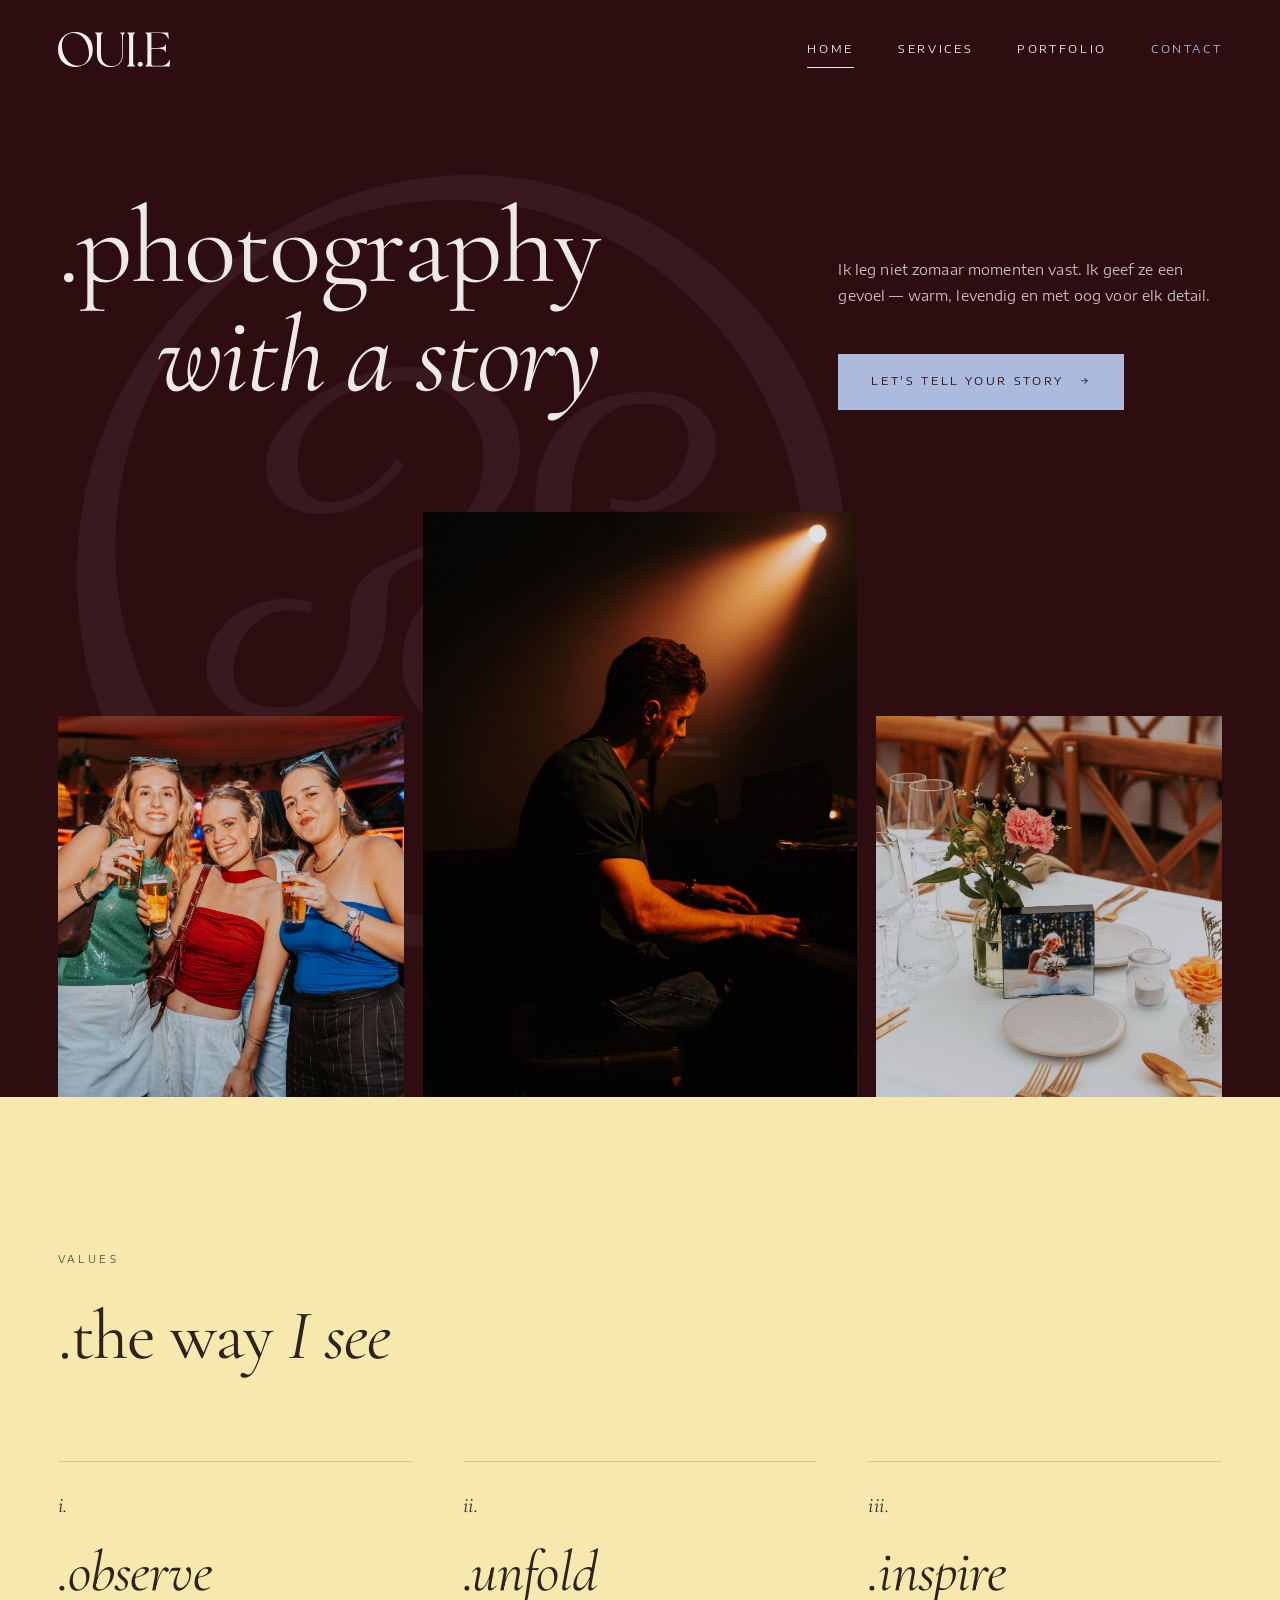
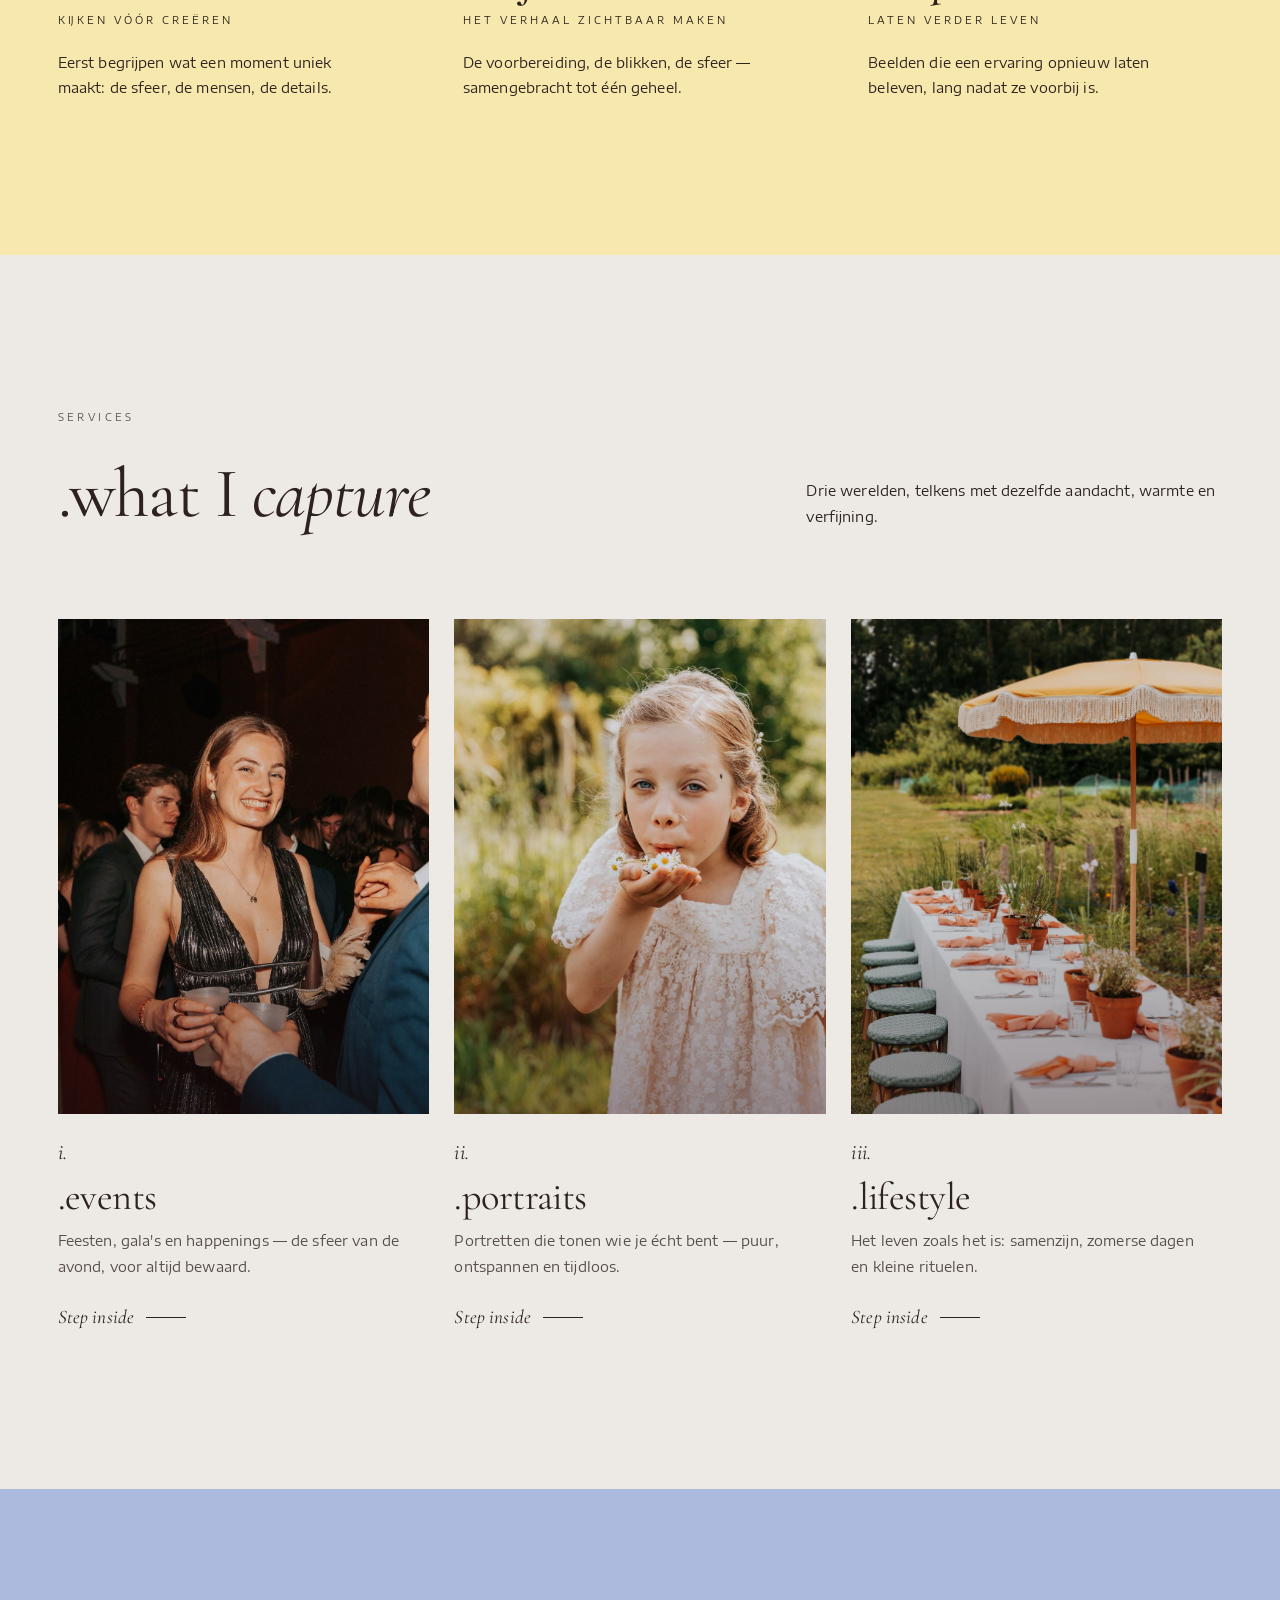
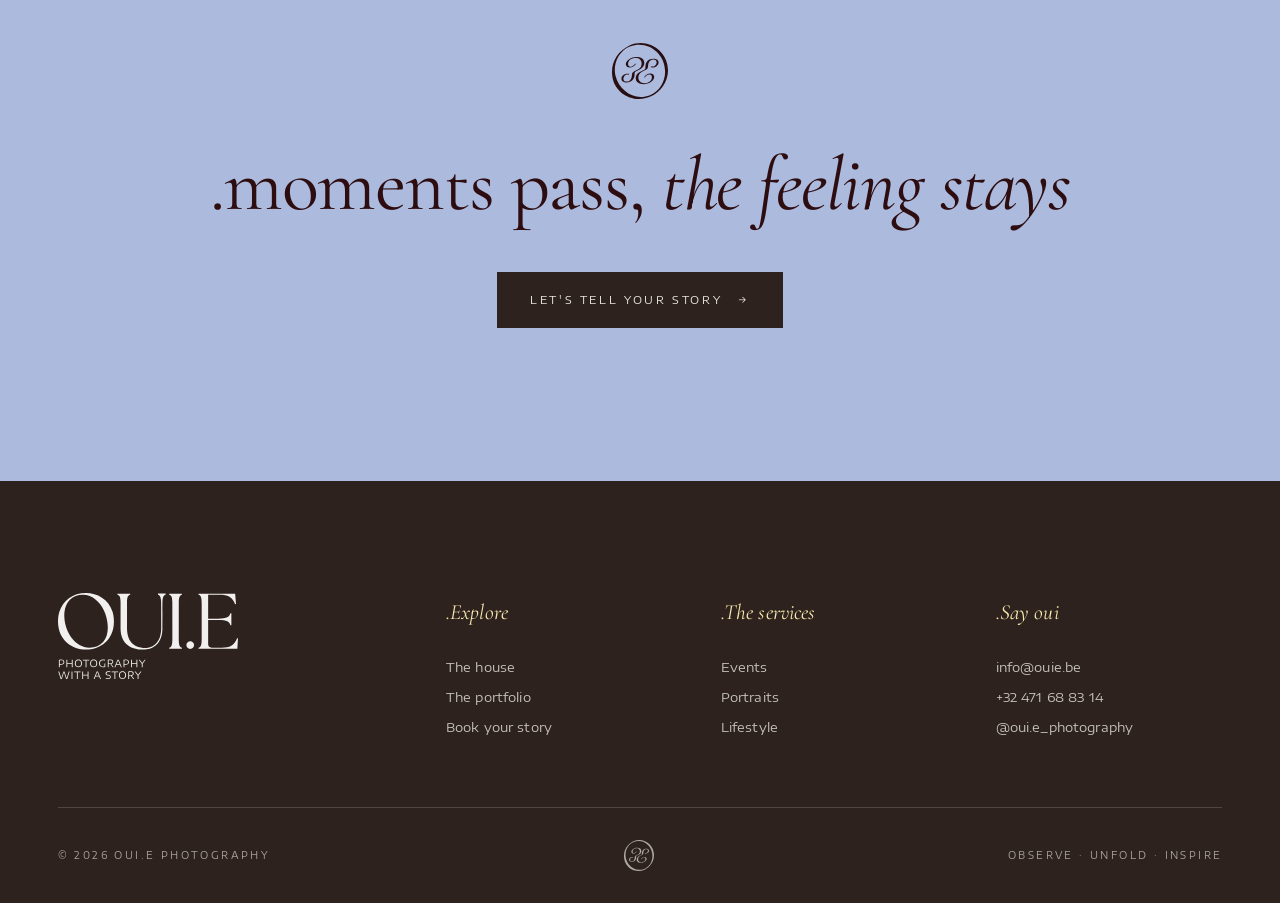
==== index.html @ f58dff7e "OUI.E Photography website Co-Authored-By: Claude Opus 5.5 <noreply@anthropic.com>" ====
<!doctype html>
<html lang="nl-BE">
<head>
  <meta charset="utf-8">
  <meta name="viewport" content="width=device-width, initial-scale=1">
  <title>OUI.E Photography — Photography with a story</title>
  <meta name="description" content="OUI.E Photography by Louise: warme, verfijnde fotografie voor events, portraits en lifestyle.">
  <meta name="theme-color" content="#2E0D11">
  <link rel="icon" type="image/png" href="assets/logo/favicon.png">
  <link rel="preconnect" href="https://fonts.googleapis.com">
  <link rel="preconnect" href="https://fonts.gstatic.com" crossorigin>
  <link href="https://fonts.googleapis.com/css2?family=Cormorant+Garamond:ital,wght@0,400;0,500;1,400&family=Encode+Sans+Expanded:wght@400;500&display=swap" rel="stylesheet">
  <link rel="stylesheet" href="css/style.css">
</head>
<body>

<header class="site-header">
  <div class="container">
    <a class="brand" href="index.html" aria-label="OUI.E Photography — home">
      <img src="assets/logo/logo-soft-beige.svg" alt="OUI.E" width="112" height="35">
    </a>
    <button class="nav-toggle" aria-label="Menu" aria-expanded="false" aria-controls="nav"><span></span><span></span><span></span></button>
    <nav class="nav" id="nav" aria-label="Hoofdmenu">
      <a href="index.html" aria-current="page">Home</a>
      <a href="diensten.html">Services</a>
      <a href="portfolio.html">Portfolio</a>
      <a class="nav-cta" href="contact.html">Contact</a>
    </nav>
  </div>
</header>

<main>

  <section class="hero">
    <img class="hero-mark" src="assets/logo/icoon-soft-beige.svg" alt="" aria-hidden="true">
    <div class="container">
      <div class="hero-top">
        <h1 class="reveal">photography <span class="l2">with a story</span></h1>
        <div class="hero-intro reveal d1">
          <p>Ik leg niet zomaar momenten vast. Ik geef ze een gevoel — warm, levendig en met oog voor elk detail.</p>
          <a class="btn btn--sky" href="contact.html">Let's tell your story <span class="arrow" aria-hidden="true">→</span></a>
        </div>
      </div>
      <div class="hero-photos">
        <figure class="reveal"><img src="assets/img/drie-vriendinnen.jpg" alt="Drie vriendinnen lachen samen op een feest" width="2000" height="1333"></figure>
        <figure class="reveal d1"><img src="assets/img/pianist.jpg" alt="Pianist in het licht van een spot" width="1500" height="2000"></figure>
        <figure class="reveal d2"><img src="assets/img/tafel-bloem.jpg" alt="Feestelijk gedekte tafel met bloemen" width="2000" height="1333"></figure>
      </div>
    </div>
  </section>

  <section class="section bg-lemon">
    <div class="container">
      <div class="head">
        <div class="reveal">
          <span class="label">Values</span>
          <h2>the way <em>I see</em></h2>
        </div>
      </div>
      <div class="values">
        <article class="value reveal">
          <span class="rn">i.</span>
          <h3>observe</h3>
          <span class="sub">Kijken vóór creëren</span>
          <p>Eerst begrijpen wat een moment uniek maakt: de sfeer, de mensen, de details.</p>
        </article>
        <article class="value reveal d1">
          <span class="rn">ii.</span>
          <h3>unfold</h3>
          <span class="sub">Het verhaal zichtbaar maken</span>
          <p>De voorbereiding, de blikken, de sfeer — samengebracht tot één geheel.</p>
        </article>
        <article class="value reveal d2">
          <span class="rn">iii.</span>
          <h3>inspire</h3>
          <span class="sub">Laten verder leven</span>
          <p>Beelden die een ervaring opnieuw laten beleven, lang nadat ze voorbij is.</p>
        </article>
      </div>
    </div>
  </section>

  <section class="section bg-beige">
    <div class="container">
      <div class="head">
        <div class="reveal">
          <span class="label">Services</span>
          <h2>what I <em>capture</em></h2>
        </div>
        <p class="reveal d1 muted">Drie werelden, telkens met dezelfde aandacht, warmte en verfijning.</p>
      </div>
      <div class="services">
        <a class="service reveal" href="diensten.html#events">
          <figure><img src="assets/img/lach-gala.jpg" alt="Lachende vrouw in avondjurk op een gala" width="1080" height="1350" loading="lazy"></figure>
          <div class="meta"><span class="rn">i.</span></div>
          <h3>events</h3>
          <p class="muted">Feesten, gala's en happenings — de sfeer van de avond, voor altijd bewaard.</p>
          <span class="more">Step inside</span>
        </a>
        <a class="service reveal d1" href="diensten.html#portraits">
          <figure><img src="assets/img/meisje-kus.jpg" alt="Meisje blaast een kusje in een zomerse wei" width="2000" height="1333" loading="lazy" style="object-position:40% center"></figure>
          <div class="meta"><span class="rn">ii.</span></div>
          <h3>portraits</h3>
          <p class="muted">Portretten die tonen wie je écht bent — puur, ontspannen en tijdloos.</p>
          <span class="more">Step inside</span>
        </a>
        <a class="service reveal d2" href="diensten.html#lifestyle">
          <figure><img src="assets/img/parasol-tafel.jpg" alt="Lange tafel onder een parasol in een bloemenweide" width="1501" height="2000" loading="lazy"></figure>
          <div class="meta"><span class="rn">iii.</span></div>
          <h3>lifestyle</h3>
          <p class="muted">Het leven zoals het is: samenzijn, zomerse dagen en kleine rituelen.</p>
          <span class="more">Step inside</span>
        </a>
      </div>
    </div>
  </section>

  <section class="section bg-sky quote">
    <div class="container">
      <img class="icon reveal" src="assets/logo/icoon-warm-brown.svg" alt="" aria-hidden="true">
      <h2 class="reveal">moments pass, <em>the feeling stays</em></h2>
      <a class="btn btn--dark reveal" href="contact.html">Let's tell your story <span class="arrow" aria-hidden="true">→</span></a>
    </div>
  </section>

</main>

<footer class="site-footer">
  <div class="container">
    <div class="footer-top">
      <div>
        <img class="footer-logo" src="assets/logo/logo-baseline-soft-beige.svg" alt="OUI.E Photography with a story" width="180" height="86">
      </div>
      <div>
        <h4>Explore</h4>
        <ul>
          <li><a href="index.html">The house</a></li>
          <li><a href="portfolio.html">The portfolio</a></li>
          <li><a href="contact.html">Book your story</a></li>
        </ul>
      </div>
      <div>
        <h4>The services</h4>
        <ul>
          <li><a href="diensten.html#events">Events</a></li>
          <li><a href="diensten.html#portraits">Portraits</a></li>
          <li><a href="diensten.html#lifestyle">Lifestyle</a></li>
        </ul>
      </div>
      <div>
        <h4>Say oui</h4>
        <ul>
          <li><a href="mailto:info@ouie.be">info@ouie.be</a></li>
          <li><a href="tel:+32471688314">+32 471 68 83 14</a></li>
          <li><a href="https://www.instagram.com/oui.e_photography/" target="_blank" rel="noopener">@oui.e_photography</a></li>
        </ul>
      </div>
    </div>
    <div class="footer-bottom">
      <span>© <span data-year>2026</span> OUI.E Photography</span>
      <img src="assets/logo/icoon-soft-beige.svg" alt="" aria-hidden="true">
      <span>Observe · Unfold · Inspire</span>
    </div>
  </div>
</footer>

<script src="js/main.js"></script>
</body>
</html>
---- css/style.css ----
/* ==========================================================
   OUI.E Photography — soft luxury
   ========================================================== */

:root {
  /* Kleurenpalet uit de brand guidelines */
  --soft-beige: #EDE9E4;
  --soft-lemon: #F7E8AD;
  --dark-brown: #2D221E;
  --bright-sky: #ABBADD;
  --warm-brown: #2E0D11;

  --ink: var(--dark-brown);
  --line: rgba(45, 34, 30, .16);
  --line-light: rgba(237, 233, 228, .18);

  --serif: "Cormorant Garamond", "Times New Roman", serif;
  --sans: "Encode Sans Expanded", "Helvetica Neue", Arial, sans-serif;

  --gutter: clamp(1rem, 4.5vw, 4rem);
  --max: 1360px;
  --section: clamp(6rem, 12vw, 11rem);
  --ease: cubic-bezier(.22, .61, .36, 1);
}

*, *::before, *::after { box-sizing: border-box; }
html { scroll-behavior: smooth; -webkit-text-size-adjust: 100%; }
body {
  margin: 0;
  background: var(--soft-beige);
  color: var(--ink);
  font-family: var(--sans);
  font-size: .875rem;
  line-height: 1.85;
  font-weight: 400;
  letter-spacing: .01em;
  -webkit-font-smoothing: antialiased;
  overflow-x: hidden;
}
img { display: block; max-width: 100%; height: auto; }
a { color: inherit; }
::selection { background: var(--soft-lemon); color: var(--dark-brown); }

.container { width: 100%; max-width: var(--max); margin: 0 auto; padding: 0 var(--gutter); }

/* ---------- Typografie ---------- */
h1, h2, h3 {
  font-family: var(--serif);
  font-weight: 400;
  line-height: 1;
  margin: 0;
  letter-spacing: -.015em;
}
/* Elke titel start met een punt */
h1::before, h2::before, h3::before { content: "."; }
h1 { font-size: clamp(3.25rem, 8.5vw, 7.5rem); }
h2 { font-size: clamp(2.5rem, 5.5vw, 4.75rem); }
h3 { font-size: clamp(1.9rem, 3vw, 2.75rem); }
h1 em, h2 em, h3 em { font-style: italic; }
p { margin: 0 0 1.2em; }
p:last-child { margin-bottom: 0; }

.label {
  display: block;
  font-size: .625rem;
  letter-spacing: .34em;
  text-transform: uppercase;
  margin-bottom: 2rem;
  opacity: .75;
}
.rn {
  font-family: var(--serif);
  font-style: italic;
  font-size: 1.35rem;
  line-height: 1;
  letter-spacing: .02em;
}
.lead { font-size: .9375rem; max-width: 30rem; }
.muted { opacity: .78; }

/* ---------- Knoppen & links ---------- */
.btn {
  display: inline-flex;
  align-items: center;
  gap: 1rem;
  padding: 1.05rem 2rem;
  font-family: var(--sans);
  font-size: .6875rem;
  letter-spacing: .24em;
  text-transform: uppercase;
  text-decoration: none;
  border: 1px solid transparent;
  cursor: pointer;
  transition: background .4s var(--ease), color .4s var(--ease), border-color .4s var(--ease);
}
.btn--sky { background: var(--bright-sky); color: var(--warm-brown); }
.btn--sky:hover { background: var(--soft-lemon); }
.btn--dark { background: var(--dark-brown); color: var(--soft-beige); }
.btn--dark:hover { background: var(--warm-brown); }
.btn--line { border-color: currentColor; background: transparent; }
.btn--line:hover { background: var(--soft-beige); color: var(--warm-brown); border-color: var(--soft-beige); }
.btn .arrow { transition: transform .4s var(--ease); }
.btn:hover .arrow { transform: translateX(5px); }

.more {
  display: inline-flex;
  align-items: center;
  gap: .75rem;
  font-family: var(--serif);
  font-style: italic;
  font-size: 1.2rem;
  text-decoration: none;
}
.more::after {
  content: "";
  width: 2.5rem;
  height: 1px;
  background: currentColor;
  transition: width .5s var(--ease);
}
a:hover .more::after, .more:hover::after { width: 4.5rem; }

/* ---------- Header ---------- */
.site-header {
  position: fixed;
  inset: 0 0 auto 0;
  z-index: 50;
  color: var(--soft-beige);
  padding: 2rem 0;
  transition: background .5s var(--ease), padding .5s var(--ease);
}
.site-header.is-scrolled { background: rgba(46, 13, 17, .97); padding: 1.1rem 0; }
.site-header .container { display: flex; align-items: center; justify-content: space-between; }
.brand img { width: 112px; height: auto; }
.nav { display: flex; align-items: center; gap: 2.75rem; }
.nav a {
  text-decoration: none;
  font-size: .6875rem;
  letter-spacing: .24em;
  text-transform: uppercase;
  position: relative;
  padding: .3rem 0;
}
.nav a::after {
  content: "";
  position: absolute;
  left: 0; right: 0; bottom: -3px;
  height: 1px;
  background: currentColor;
  transform: scaleX(0);
  transform-origin: left;
  transition: transform .45s var(--ease);
}
.nav a:hover::after, .nav a[aria-current="page"]::after { transform: scaleX(1); }
.nav a.nav-cta { color: var(--bright-sky); }
.nav-toggle {
  display: none;
  background: none;
  border: 0;
  color: inherit;
  padding: .5rem;
  cursor: pointer;
}
.nav-toggle span { display: block; width: 26px; height: 1px; background: currentColor; margin: 7px 0; transition: transform .3s var(--ease), opacity .3s; }

/* ---------- Secties & kleuren ---------- */
.section { padding: var(--section) 0; position: relative; }
.bg-beige { background: var(--soft-beige); color: var(--dark-brown); }
.bg-lemon { background: var(--soft-lemon); color: var(--dark-brown); }
.bg-sky { background: var(--bright-sky); color: var(--warm-brown); }
.bg-dark { background: var(--dark-brown); color: var(--soft-beige); }
.bg-warm { background: var(--warm-brown); color: var(--soft-beige); }
.bg-dark .rn, .bg-warm .rn { color: var(--bright-sky); }

.head {
  display: grid;
  grid-template-columns: 1.2fr 1fr;
  gap: 3rem;
  align-items: end;
  margin-bottom: clamp(3.5rem, 7vw, 6rem);
}
.head p { justify-self: end; max-width: 26rem; }

/* ---------- Hero (home) ---------- */
.hero {
  position: relative;
  background: var(--warm-brown);
  color: var(--soft-beige);
  padding: 12rem 0 0;
  overflow: hidden;
  isolation: isolate;
}
.hero-mark {
  position: absolute;
  z-index: -1;
  width: min(60vw, 820px);
  left: 6%;
  top: 16%;
  opacity: .05;
  pointer-events: none;
}
.hero-top { display: grid; grid-template-columns: 1.3fr 1fr; gap: 3rem; align-items: end; }
.hero h1 .l2 { display: block; font-style: italic; padding-left: .9em; }
.hero-intro { max-width: 24rem; justify-self: end; }
.hero-intro p { color: rgba(237, 233, 228, .8); }
.hero-intro .btn { margin-top: 1.75rem; }
.hero-photos {
  display: grid;
  grid-template-columns: 1fr 1.25fr 1fr;
  gap: clamp(.75rem, 1.5vw, 1.5rem);
  align-items: end;
  margin-top: clamp(4rem, 8vw, 7rem);
}
.hero-photos figure { margin: 0; overflow: hidden; }
.hero-photos img { width: 100%; object-fit: cover; transition: transform 1.6s var(--ease); }
.hero-photos figure:hover img { transform: scale(1.04); }
.hero-photos figure:nth-child(1) img { aspect-ratio: 4 / 4.4; }
.hero-photos figure:nth-child(2) img { aspect-ratio: 4 / 5.4; }
.hero-photos figure:nth-child(3) img { aspect-ratio: 4 / 4.4; }

/* ---------- Page hero ---------- */
.page-hero {
  position: relative;
  color: var(--soft-beige);
  padding: 13rem 0 clamp(5rem, 9vw, 8rem);
  overflow: hidden;
  isolation: isolate;
}
.page-hero .hero-mark { left: auto; right: -10%; top: -14%; width: min(55vw, 660px); }
.page-hero-grid { display: grid; grid-template-columns: 1.3fr 1fr; gap: 3rem; align-items: end; }
.page-hero p { color: rgba(237, 233, 228, .8); max-width: 24rem; justify-self: end; }

/* ---------- Values ---------- */
.values { display: grid; grid-template-columns: repeat(3, 1fr); gap: clamp(2rem, 4vw, 4.5rem); }
.value { border-top: 1px solid var(--line); padding-top: 2rem; }
.value h3 { font-style: italic; margin: 1.5rem 0 .6rem; font-size: clamp(2.5rem, 4.5vw, 3.75rem); }
.value .sub { font-size: .625rem; letter-spacing: .3em; text-transform: uppercase; margin-bottom: 1.25rem; display: block; }
.value p { max-width: 20rem; }

/* ---------- Services (home) ---------- */
.services { display: grid; grid-template-columns: repeat(3, 1fr); gap: clamp(1rem, 2vw, 2rem); }
.service { text-decoration: none; display: block; }
.service figure { margin: 0 0 1.75rem; overflow: hidden; position: relative; }
.service img { width: 100%; aspect-ratio: 3 / 4; object-fit: cover; transition: transform 1.6s var(--ease), filter 1.6s var(--ease); }
.service:hover img { transform: scale(1.05); }
.service figure::after {
  content: "";
  position: absolute;
  inset: 0;
  background: linear-gradient(to top, rgba(46, 13, 17, .35), transparent 45%);
  pointer-events: none;
}
.service .meta { display: flex; justify-content: space-between; align-items: baseline; }
.service h3 { margin: .9rem 0 .75rem; }
.service p { max-width: 22rem; margin-bottom: 1.25rem; }

/* ---------- Quote band ---------- */
.quote { text-align: center; }
.quote .icon { width: 3.5rem; margin: 0 auto 3rem; }
.quote h2 { max-width: 14em; margin: 0 auto 3rem; font-size: clamp(2.5rem, 6vw, 5.25rem); }

/* ---------- Diensten-pagina ---------- */
.offer { display: grid; grid-template-columns: 1.1fr 1fr; gap: clamp(2.5rem, 7vw, 7rem); align-items: center; }
.offer.reverse .offer-media { order: 2; }
.offer-media { display: grid; grid-template-columns: 1.4fr 1fr; gap: .75rem; }
.offer-media figure { margin: 0; overflow: hidden; }
.offer-media img { width: 100%; height: 100%; object-fit: cover; }
.offer-media figure:first-child { grid-row: span 2; aspect-ratio: 3 / 4.3; }
.offer-media figure:not(:first-child) { aspect-ratio: 1 / 1; }
.offer-copy h2 { margin: 1.5rem 0 1.75rem; }
.offer-list { list-style: none; padding: 0; margin: 2rem 0 2.5rem; border-top: 1px solid var(--line); }
.offer-list li { padding: .95rem 0; border-bottom: 1px solid var(--line); }
.bg-sky .offer-list, .bg-sky .offer-list li { border-color: rgba(46, 13, 17, .2); }

/* Werkwijze */
.steps { display: grid; grid-template-columns: repeat(3, 1fr); gap: clamp(2rem, 4vw, 4.5rem); }
.step { border-top: 1px solid var(--line-light); padding-top: 2rem; }
.step h3 { margin: 1.5rem 0 1rem; font-style: italic; }
.step .when { display: block; font-size: .625rem; letter-spacing: .3em; text-transform: uppercase; color: var(--soft-lemon); margin-bottom: 1rem; }
.step p { color: rgba(237, 233, 228, .78); max-width: 21rem; }

/* ---------- Portfolio ---------- */
.gallery { columns: 3; column-gap: clamp(.6rem, 1.2vw, 1.1rem); }
.gallery figure {
  margin: 0 0 clamp(.6rem, 1.2vw, 1.1rem);
  break-inside: avoid;
  overflow: hidden;
  cursor: zoom-in;
  position: relative;
}
.gallery img { width: 100%; transition: transform 1.4s var(--ease), opacity .6s; }
.gallery figure:hover img { transform: scale(1.03); }
.gallery figure:focus-visible { outline: 2px solid var(--bright-sky); outline-offset: 3px; }

/* ---------- Contact ---------- */
.contact-grid { display: grid; grid-template-columns: 1fr 1.6fr; gap: clamp(3rem, 7vw, 7rem); align-items: start; }
.details { background: var(--soft-lemon); padding: clamp(2rem, 3.5vw, 3rem); position: sticky; top: 7rem; }
.details h3 { font-size: 2rem; margin-bottom: 1.75rem; }
.details dl { margin: 0; }
.details dt { font-size: .625rem; letter-spacing: .3em; text-transform: uppercase; opacity: .7; margin-top: 1.5rem; }
.details dd { margin: .35rem 0 0; }
.details dd a { font-family: var(--serif); font-size: 1.55rem; text-decoration: none; line-height: 1.2; word-break: break-word; }
.details dd a:hover { font-style: italic; }
.details .icon { width: 2.75rem; margin-top: 2.5rem; }

.form fieldset { border: 0; padding: 0; margin: 0 0 4rem; }
.form legend { padding: 0; margin-bottom: .5rem; display: flex; gap: 1rem; align-items: baseline; }
.form legend h3 { font-size: clamp(2rem, 3.2vw, 2.6rem); font-style: italic; }
.form .hint { font-size: .8125rem; opacity: .7; margin-bottom: 2rem; }
.field-row { display: grid; grid-template-columns: 1fr 1fr; gap: 2rem; }
.field { display: flex; flex-direction: column; margin-bottom: 1.75rem; }
.field label { font-size: .625rem; letter-spacing: .28em; text-transform: uppercase; margin-bottom: .4rem; opacity: .8; }
.field input, .field textarea {
  font: inherit;
  font-size: 1rem;
  color: var(--ink);
  background: transparent;
  border: 0;
  border-bottom: 1px solid var(--line);
  padding: .65rem 0;
  border-radius: 0;
  transition: border-color .3s;
}
.field textarea { min-height: 9rem; resize: vertical; }
.field input:focus, .field textarea:focus { outline: none; border-color: var(--ink); }
.choice-group { display: grid; grid-template-columns: repeat(3, 1fr); gap: .75rem; margin-bottom: 2rem; }
.choice input { position: absolute; opacity: 0; pointer-events: none; }
.choice span {
  display: block;
  height: 100%;
  padding: 1.25rem 1.25rem 1.1rem;
  border: 1px solid var(--line);
  cursor: pointer;
  font-family: var(--serif);
  font-size: 1.55rem;
  line-height: 1.1;
  transition: background .4s, color .4s, border-color .4s;
}
.choice span::before { content: "."; }
.choice small { display: block; font-family: var(--sans); font-size: .6875rem; letter-spacing: .06em; opacity: .7; margin-top: .4rem; }
.choice:hover span { border-color: var(--ink); }
.choice input:checked + span { background: var(--warm-brown); color: var(--soft-beige); border-color: var(--warm-brown); }
.choice input:focus-visible + span { outline: 2px solid var(--bright-sky); outline-offset: 2px; }
.form-status { margin-top: 1.5rem; font-family: var(--serif); font-style: italic; font-size: 1.3rem; }

/* ---------- Footer ---------- */
.site-footer { background: var(--dark-brown); color: var(--soft-beige); padding: clamp(5rem, 9vw, 7rem) 0 2rem; }
.footer-top {
  display: grid;
  grid-template-columns: 1.5fr repeat(3, 1fr);
  gap: 3rem;
  padding-bottom: 4rem;
  border-bottom: 1px solid var(--line-light);
}
.footer-logo { width: 180px; }
.site-footer h4 {
  font-family: var(--serif);
  font-style: italic;
  font-weight: 400;
  font-size: 1.35rem;
  margin: 0 0 1.25rem;
  color: var(--soft-lemon);
}
.site-footer h4::before { content: "."; }
.site-footer ul { list-style: none; margin: 0; padding: 0; font-size: .8125rem; line-height: 2.3; }
.site-footer a { text-decoration: none; opacity: .8; transition: opacity .3s; }
.site-footer a:hover { opacity: 1; }
.footer-bottom {
  display: flex;
  justify-content: space-between;
  align-items: center;
  gap: 1rem;
  padding-top: 2rem;
  font-size: .625rem;
  letter-spacing: .24em;
  text-transform: uppercase;
  opacity: .65;
}
.footer-bottom img { width: 1.9rem; }

/* ---------- Lightbox ---------- */
.lightbox {
  position: fixed;
  inset: 0;
  z-index: 100;
  background: rgba(46, 13, 17, .96);
  display: grid;
  place-items: center;
  padding: 2rem;
  opacity: 0;
  pointer-events: none;
  transition: opacity .4s var(--ease);
}
.lightbox.is-open { opacity: 1; pointer-events: auto; }
.lightbox img { max-height: 86vh; width: auto; max-width: 100%; }
.lightbox button {
  position: absolute;
  background: none;
  border: 0;
  color: var(--soft-beige);
  font-family: var(--sans);
  font-size: .6875rem;
  letter-spacing: .24em;
  text-transform: uppercase;
  cursor: pointer;
  padding: 1rem;
}
.lightbox .lb-close { top: 1rem; right: 1rem; }
.lightbox .lb-prev { left: 1rem; top: 50%; transform: translateY(-50%); font-size: 1.25rem; }
.lightbox .lb-next { right: 1rem; top: 50%; transform: translateY(-50%); font-size: 1.25rem; }
.lightbox .lb-count { position: absolute; bottom: 1.5rem; left: 50%; transform: translateX(-50%); color: var(--soft-beige); font-family: var(--serif); font-style: italic; font-size: 1.2rem; }

/* ---------- Reveal ---------- */
.reveal { opacity: 0; transform: translateY(22px); transition: opacity 1.2s var(--ease), transform 1.2s var(--ease); }
.reveal.is-visible { opacity: 1; transform: none; }
.d1 { transition-delay: .12s; }
.d2 { transition-delay: .24s; }
@media (prefers-reduced-motion: reduce) {
  html { scroll-behavior: auto; }
  .reveal { opacity: 1; transform: none; transition: none; }
  *, *::before, *::after { transition-duration: .01ms !important; }
}
:focus-visible { outline: 2px solid var(--bright-sky); outline-offset: 3px; }

/* ---------- Responsive ---------- */
@media (max-width: 960px) {
  .hero-top, .page-hero-grid, .head, .offer, .contact-grid { grid-template-columns: 1fr; }
  .hero-intro, .page-hero p, .head p { justify-self: start; }
  .offer.reverse .offer-media { order: 0; }
  .values, .steps { grid-template-columns: 1fr; }
  .gallery { columns: 2; }
  .details { position: static; }
  .footer-top { grid-template-columns: 1fr 1fr; }
  .footer-top > :first-child { grid-column: 1 / -1; }
}
@media (max-width: 760px) {
  .nav-toggle { display: block; position: relative; z-index: 2; }
  .nav {
    position: fixed;
    inset: 0;
    background: var(--warm-brown);
    flex-direction: column;
    justify-content: center;
    gap: 2rem;
    opacity: 0;
    pointer-events: none;
    transition: opacity .45s var(--ease);
  }
  .nav a { font-family: var(--serif); font-size: 2.4rem; letter-spacing: 0; text-transform: none; }
  .nav a::before { content: "."; }
  body.nav-open .nav { opacity: 1; pointer-events: auto; }
  body.nav-open { overflow: hidden; }
  body.nav-open .nav-toggle span:nth-child(1) { transform: translateY(8px) rotate(45deg); }
  body.nav-open .nav-toggle span:nth-child(2) { opacity: 0; }
  body.nav-open .nav-toggle span:nth-child(3) { transform: translateY(-8px) rotate(-45deg); }

  .hero { padding-top: 9rem; }
  .page-hero { padding-top: 10rem; }
  .hero-photos { grid-template-columns: 1fr 1fr; }
  .hero-photos figure:nth-child(2) { grid-column: 1 / -1; grid-row: 1; }
  .hero-photos figure:nth-child(2) img { aspect-ratio: 4 / 3.6; }
  .services { grid-template-columns: 1fr; gap: 3.5rem; }
  .field-row, .choice-group { grid-template-columns: 1fr; gap: 0; }
  .choice-group { gap: .6rem; }
  .footer-top { grid-template-columns: 1fr; }
  .footer-bottom { flex-direction: column; text-align: center; }
}
@media (max-width: 520px) {
  .gallery { columns: 1; }
}
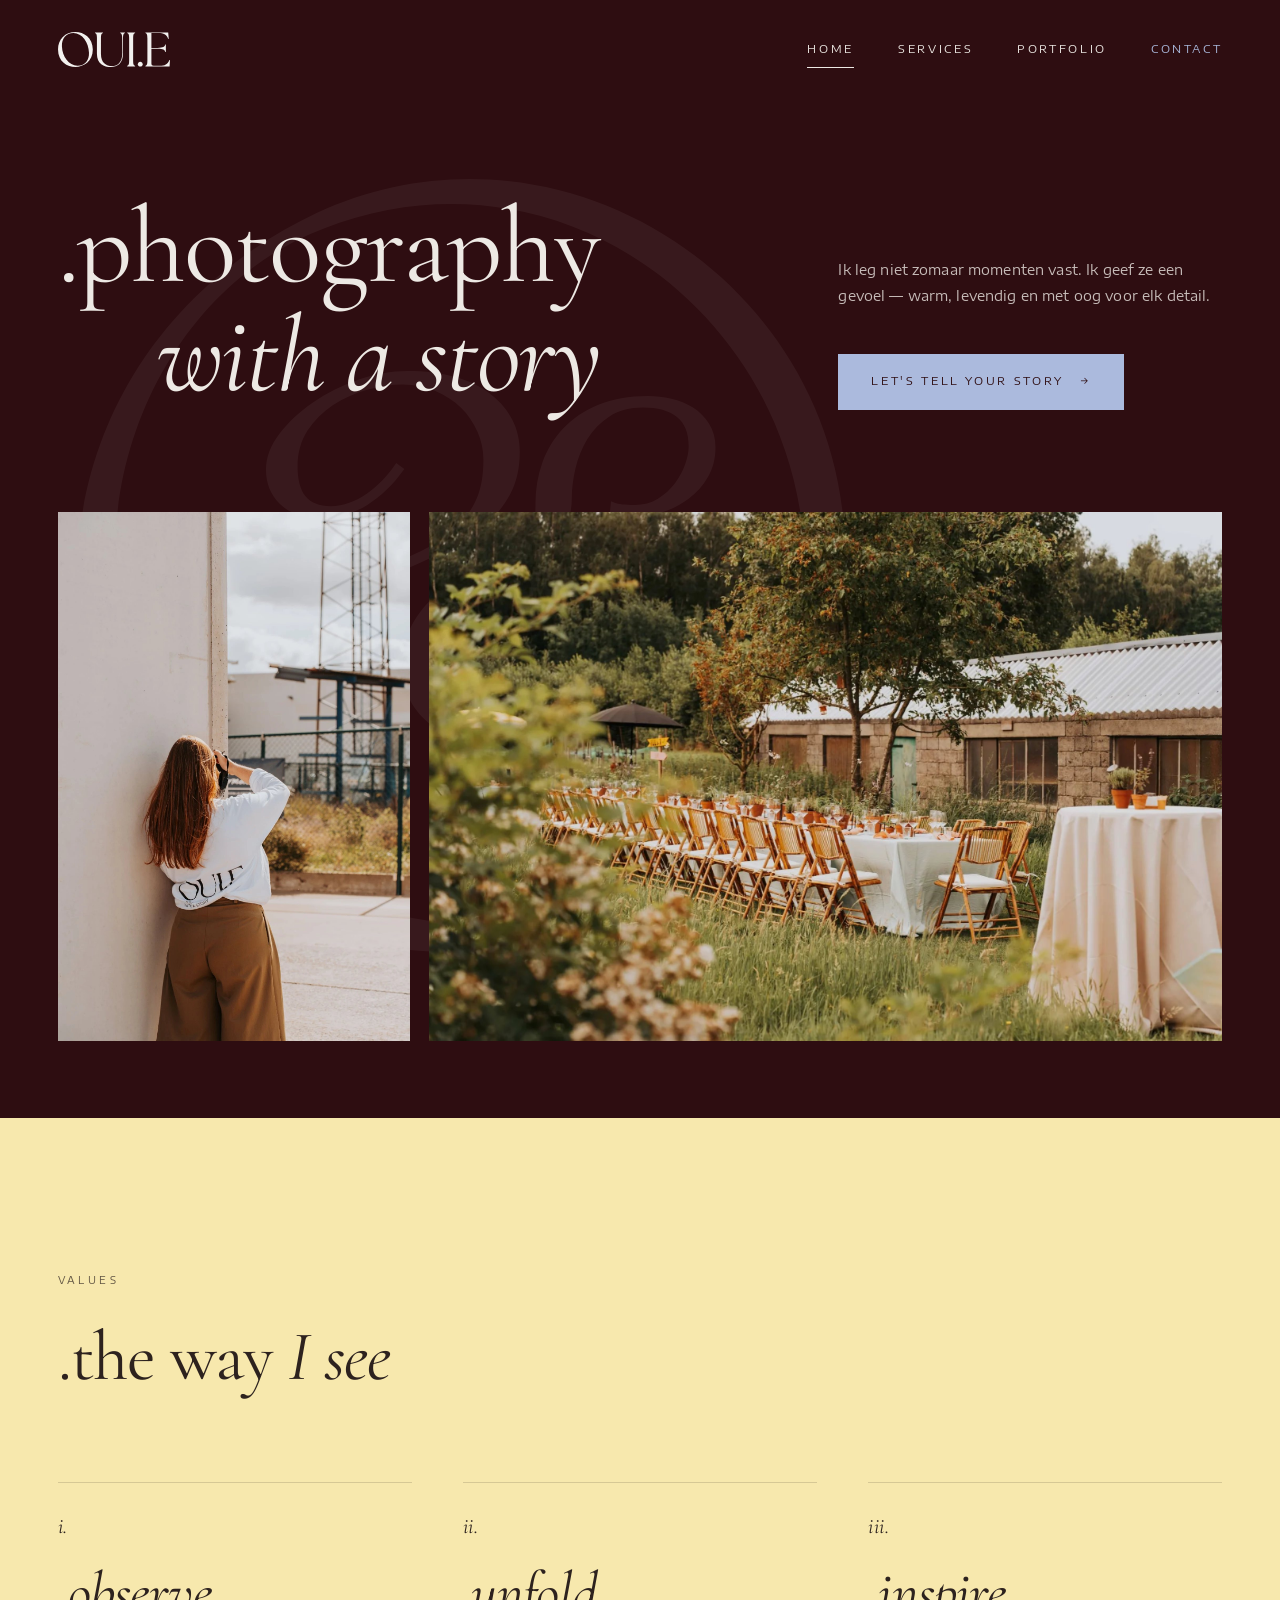
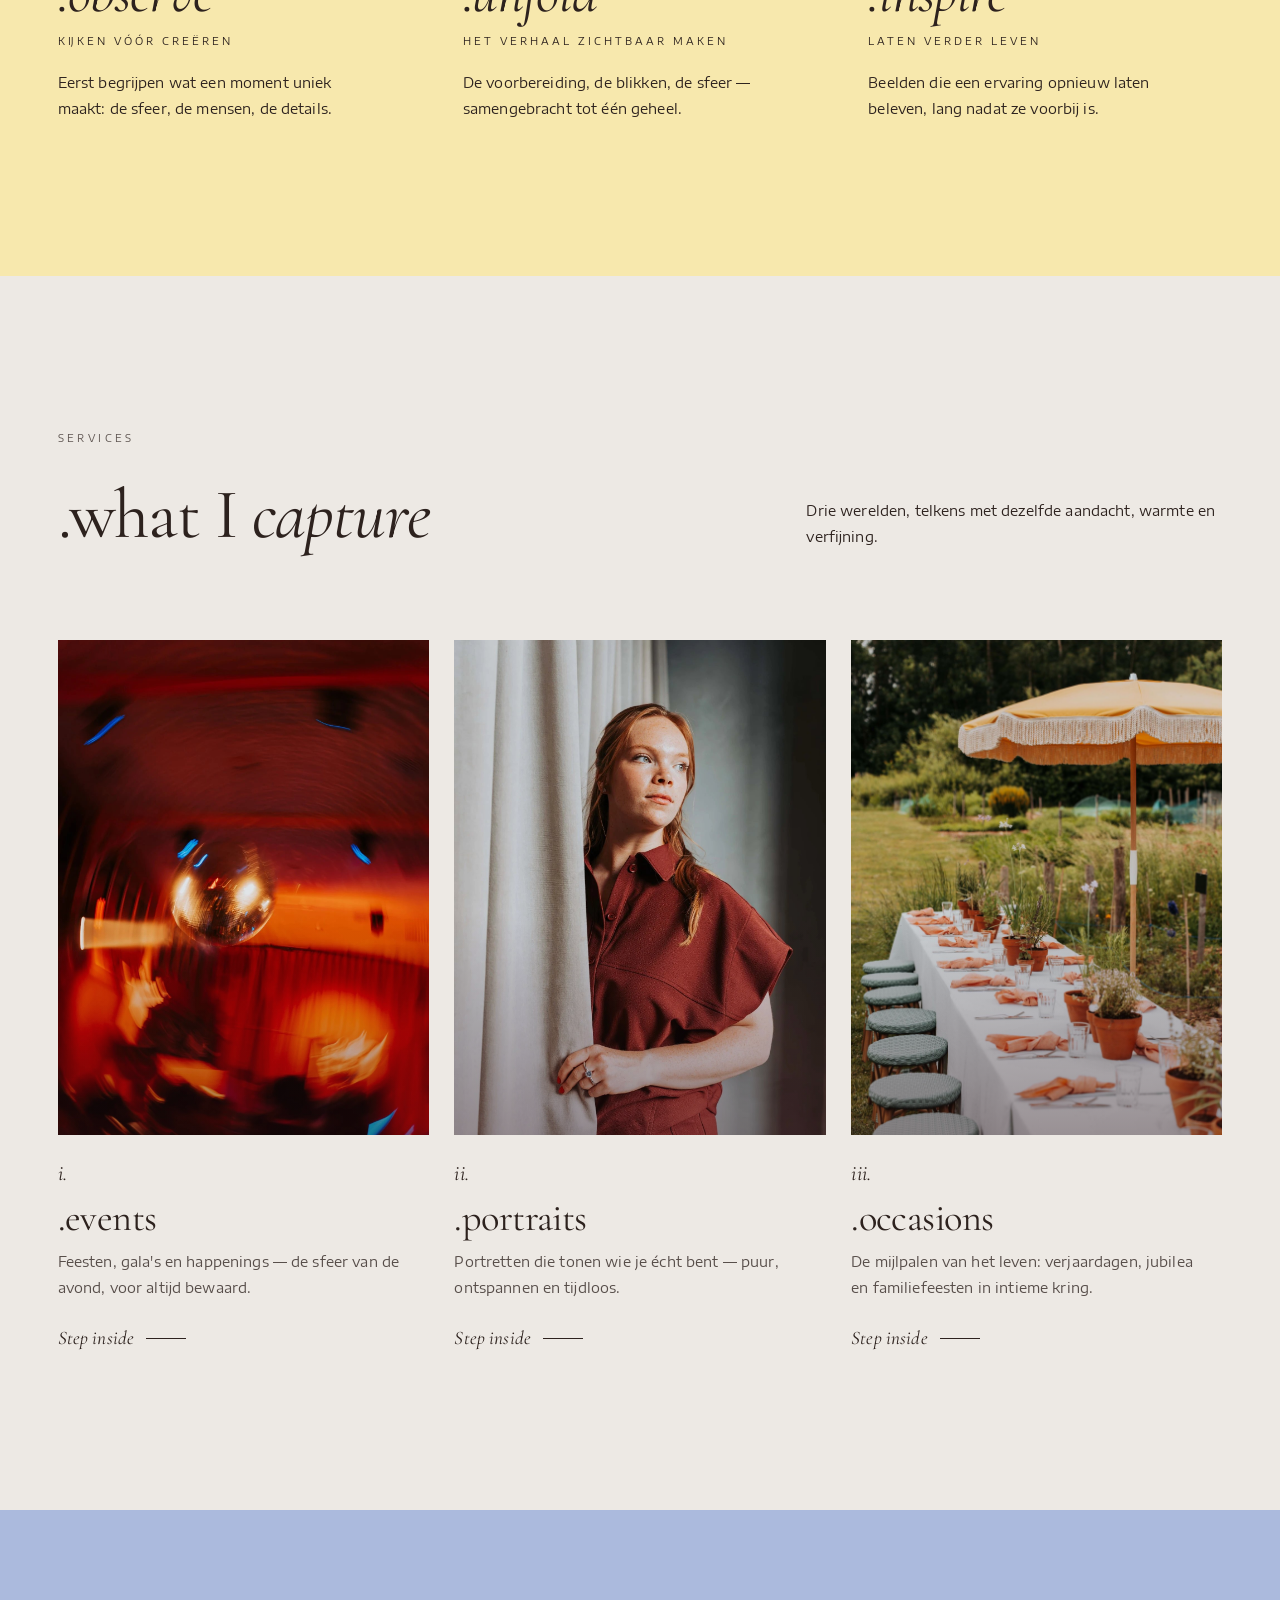
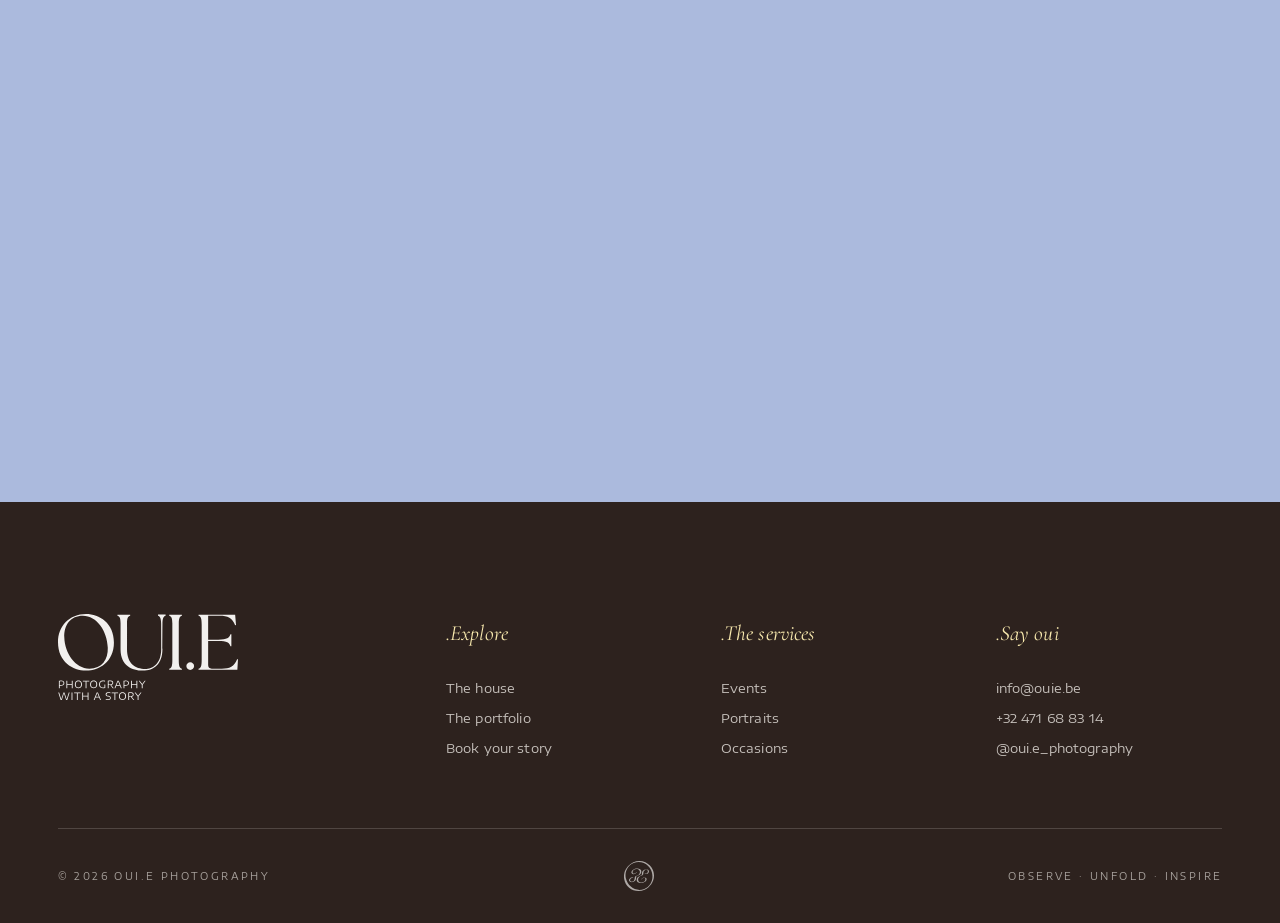
==== commit 1564706e: "Occasions, nieuwe hero- en dienstenfoto's, nieuw portfolio Co-Authored-By: Claude Opus 5.5 <noreply@" ====
--- a/index.html
+++ b/index.html
@@ -4,13 +4,13 @@
   <meta charset="utf-8">
   <meta name="viewport" content="width=device-width, initial-scale=1">
   <title>OUI.E Photography — Photography with a story</title>
-  <meta name="description" content="OUI.E Photography by Louise: warme, verfijnde fotografie voor events, portraits en lifestyle.">
+  <meta name="description" content="OUI.E Photography by Louise: warme, verfijnde fotografie voor events, portraits en occasions.">
   <meta name="theme-color" content="#2E0D11">
   <link rel="icon" type="image/png" href="assets/logo/favicon.png">
   <link rel="preconnect" href="https://fonts.googleapis.com">
   <link rel="preconnect" href="https://fonts.gstatic.com" crossorigin>
   <link href="https://fonts.googleapis.com/css2?family=Cormorant+Garamond:ital,wght@0,400;0,500;1,400&family=Encode+Sans+Expanded:wght@400;500&display=swap" rel="stylesheet">
-  <link rel="stylesheet" href="css/style.css">
+  <link rel="stylesheet" href="css/style.css?v=4">
 </head>
 <body>
 
@@ -42,9 +42,8 @@
         </div>
       </div>
       <div class="hero-photos">
-        <figure class="reveal"><img src="assets/img/drie-vriendinnen.jpg" alt="Drie vriendinnen lachen samen op een feest" width="2000" height="1333"></figure>
-        <figure class="reveal d1"><img src="assets/img/pianist.jpg" alt="Pianist in het licht van een spot" width="1500" height="2000"></figure>
-        <figure class="reveal d2"><img src="assets/img/tafel-bloem.jpg" alt="Feestelijk gedekte tafel met bloemen" width="2000" height="1333"></figure>
+        <figure class="reveal"><img src="assets/img/louise-camera.jpg" alt="Louise fotografeert, op de rug gezien, in een trui met het OUI.E-logo" width="1333" height="2000"></figure>
+        <figure class="reveal d1"><img src="assets/img/tuintafel-liggend.jpg" alt="Lange gedekte tafel met bamboestoelen in een zomerse tuin" width="2000" height="1333"></figure>
       </div>
     </div>
   </section>
@@ -91,24 +90,24 @@
       </div>
       <div class="services">
         <a class="service reveal" href="diensten.html#events">
-          <figure><img src="assets/img/lach-gala.jpg" alt="Lachende vrouw in avondjurk op een gala" width="1080" height="1350" loading="lazy"></figure>
+          <figure><img src="assets/img/events-discobal.jpg" alt="Discobal in warm rood licht op een feest" width="1333" height="2000" loading="lazy"></figure>
           <div class="meta"><span class="rn">i.</span></div>
           <h3>events</h3>
           <p class="muted">Feesten, gala's en happenings — de sfeer van de avond, voor altijd bewaard.</p>
           <span class="more">Step inside</span>
         </a>
         <a class="service reveal d1" href="diensten.html#portraits">
-          <figure><img src="assets/img/meisje-kus.jpg" alt="Meisje blaast een kusje in een zomerse wei" width="2000" height="1333" loading="lazy" style="object-position:40% center"></figure>
+          <figure><img src="assets/img/portret-gordijn.jpg" alt="Portret van een vrouw in bordeaux bij een gordijn" width="1333" height="2000" loading="lazy" style="object-position:center 20%"></figure>
           <div class="meta"><span class="rn">ii.</span></div>
           <h3>portraits</h3>
           <p class="muted">Portretten die tonen wie je écht bent — puur, ontspannen en tijdloos.</p>
           <span class="more">Step inside</span>
         </a>
-        <a class="service reveal d2" href="diensten.html#lifestyle">
+        <a class="service reveal d2" href="diensten.html#occasions">
           <figure><img src="assets/img/parasol-tafel.jpg" alt="Lange tafel onder een parasol in een bloemenweide" width="1501" height="2000" loading="lazy"></figure>
           <div class="meta"><span class="rn">iii.</span></div>
-          <h3>lifestyle</h3>
-          <p class="muted">Het leven zoals het is: samenzijn, zomerse dagen en kleine rituelen.</p>
+          <h3>occasions</h3>
+          <p class="muted">De mijlpalen van het leven: verjaardagen, jubilea en familiefeesten in intieme kring.</p>
           <span class="more">Step inside</span>
         </a>
       </div>
@@ -144,7 +143,7 @@
         <ul>
           <li><a href="diensten.html#events">Events</a></li>
           <li><a href="diensten.html#portraits">Portraits</a></li>
-          <li><a href="diensten.html#lifestyle">Lifestyle</a></li>
+          <li><a href="diensten.html#occasions">Occasions</a></li>
         </ul>
       </div>
       <div>
@@ -164,6 +163,6 @@
   </div>
 </footer>
 
-<script src="js/main.js"></script>
+<script src="js/main.js?v=4"></script>
 </body>
 </html>
--- a/css/style.css
+++ b/css/style.css
@@ -186,7 +186,7 @@
   position: relative;
   background: var(--warm-brown);
   color: var(--soft-beige);
-  padding: 12rem 0 0;
+  padding: 12rem 0 clamp(3rem, 6vw, 5.5rem);
   overflow: hidden;
   isolation: isolate;
 }
@@ -206,7 +206,8 @@
 .hero-intro .btn { margin-top: 1.75rem; }
 .hero-photos {
   display: grid;
-  grid-template-columns: 1fr 1.25fr 1fr;
+  /* staande (2:3) en liggende (3:2) foto even hoog, zonder bijsnijden */
+  grid-template-columns: 4fr 9fr;
   gap: clamp(.75rem, 1.5vw, 1.5rem);
   align-items: end;
   margin-top: clamp(4rem, 8vw, 7rem);
@@ -214,9 +215,6 @@
 .hero-photos figure { margin: 0; overflow: hidden; }
 .hero-photos img { width: 100%; object-fit: cover; transition: transform 1.6s var(--ease); }
 .hero-photos figure:hover img { transform: scale(1.04); }
-.hero-photos figure:nth-child(1) img { aspect-ratio: 4 / 4.4; }
-.hero-photos figure:nth-child(2) img { aspect-ratio: 4 / 5.4; }
-.hero-photos figure:nth-child(3) img { aspect-ratio: 4 / 4.4; }
 
 /* ---------- Page hero ---------- */
 .page-hero {
@@ -267,6 +265,12 @@
 .offer-media img { width: 100%; height: 100%; object-fit: cover; }
 .offer-media figure:first-child { grid-row: span 2; aspect-ratio: 3 / 4.3; }
 .offer-media figure:not(:first-child) { aspect-ratio: 1 / 1; }
+/* Variant: twee liggende foto's boven elkaar, één staande ernaast (zelfde totale hoogte) */
+.offer-media--stack { grid-template-columns: 9fr 8fr; grid-template-rows: auto auto; }
+.offer-media--stack figure:first-child,
+.offer-media--stack figure:not(:first-child) { grid-row: auto; grid-column: 1; aspect-ratio: 3 / 2; }
+.offer-media--stack figure.tall { grid-column: 2; grid-row: 1 / span 2; aspect-ratio: auto; position: relative; }
+.offer-media--stack figure.tall img { position: absolute; inset: 0; }
 .offer-copy h2 { margin: 1.5rem 0 1.75rem; }
 .offer-list { list-style: none; padding: 0; margin: 2rem 0 2.5rem; border-top: 1px solid var(--line); }
 .offer-list li { padding: .95rem 0; border-bottom: 1px solid var(--line); }
@@ -456,9 +460,6 @@
 
   .hero { padding-top: 9rem; }
   .page-hero { padding-top: 10rem; }
-  .hero-photos { grid-template-columns: 1fr 1fr; }
-  .hero-photos figure:nth-child(2) { grid-column: 1 / -1; grid-row: 1; }
-  .hero-photos figure:nth-child(2) img { aspect-ratio: 4 / 3.6; }
   .services { grid-template-columns: 1fr; gap: 3.5rem; }
   .field-row, .choice-group { grid-template-columns: 1fr; gap: 0; }
   .choice-group { gap: .6rem; }
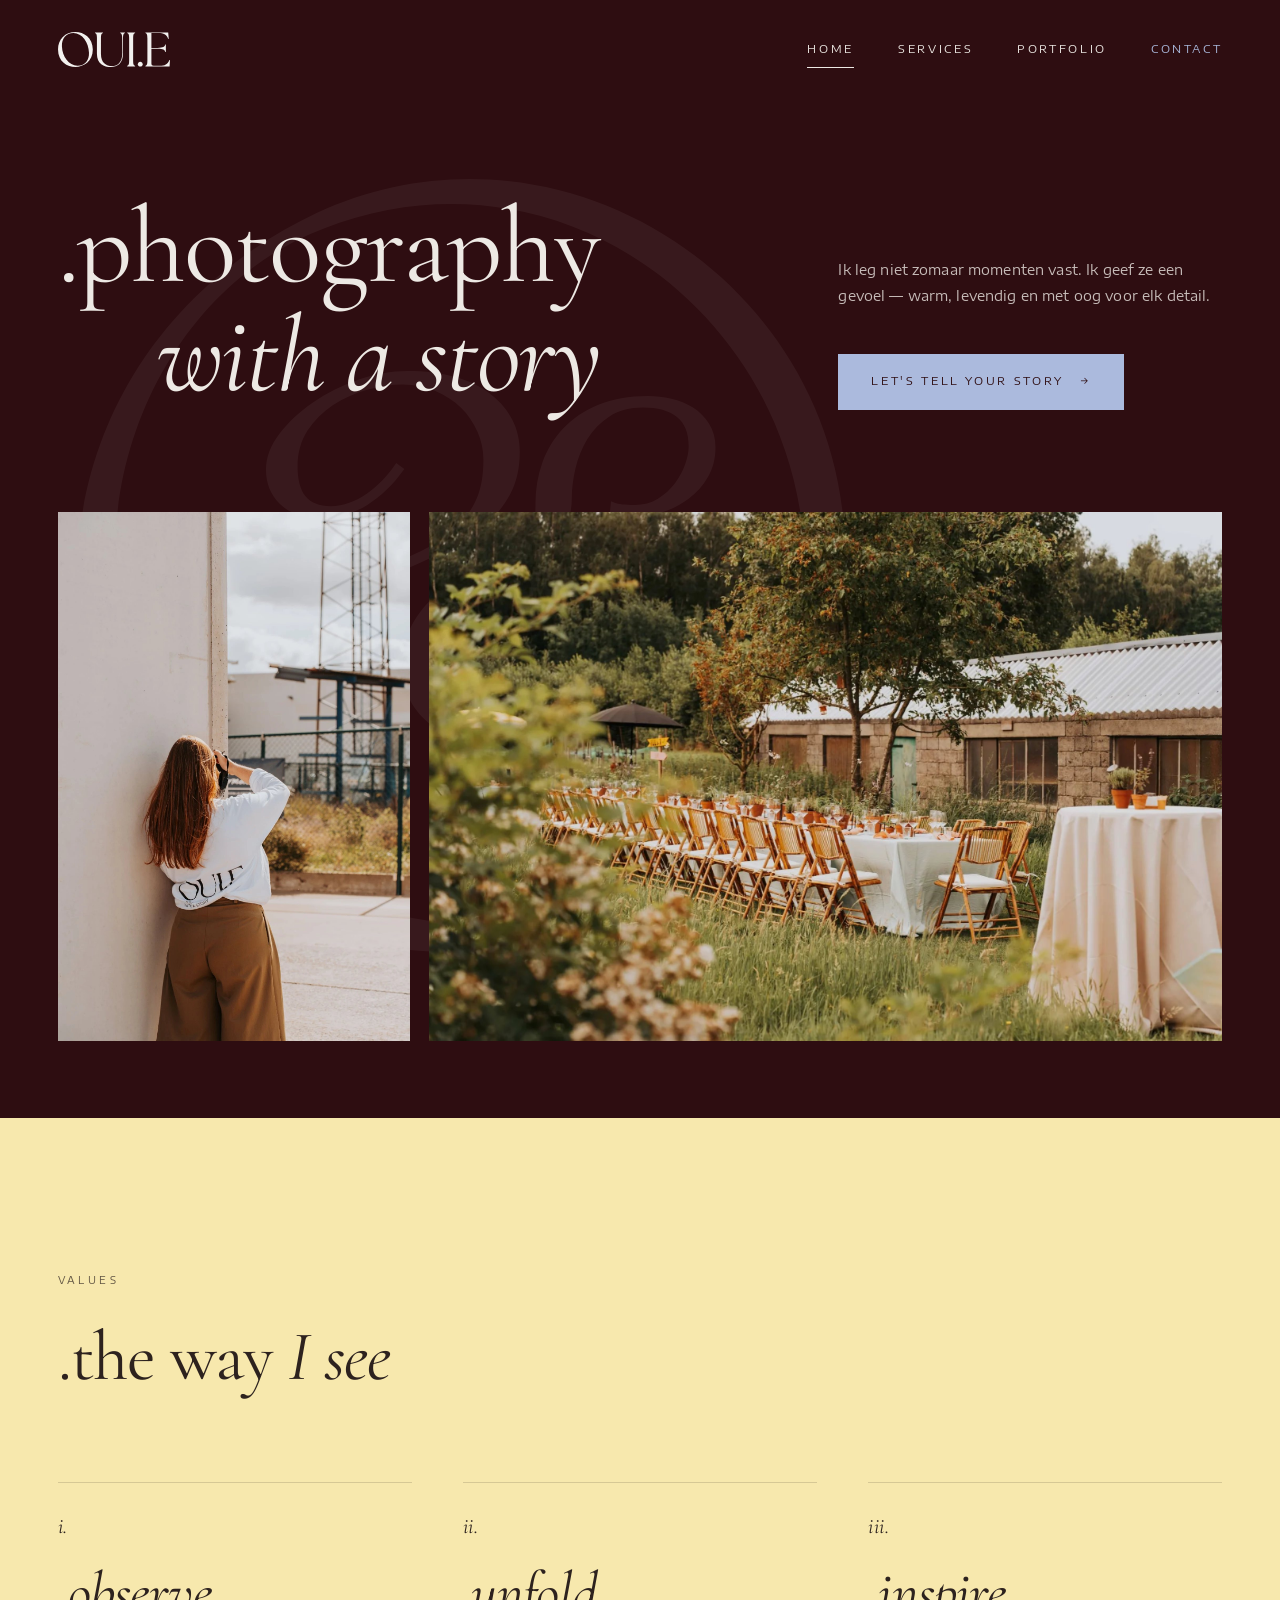
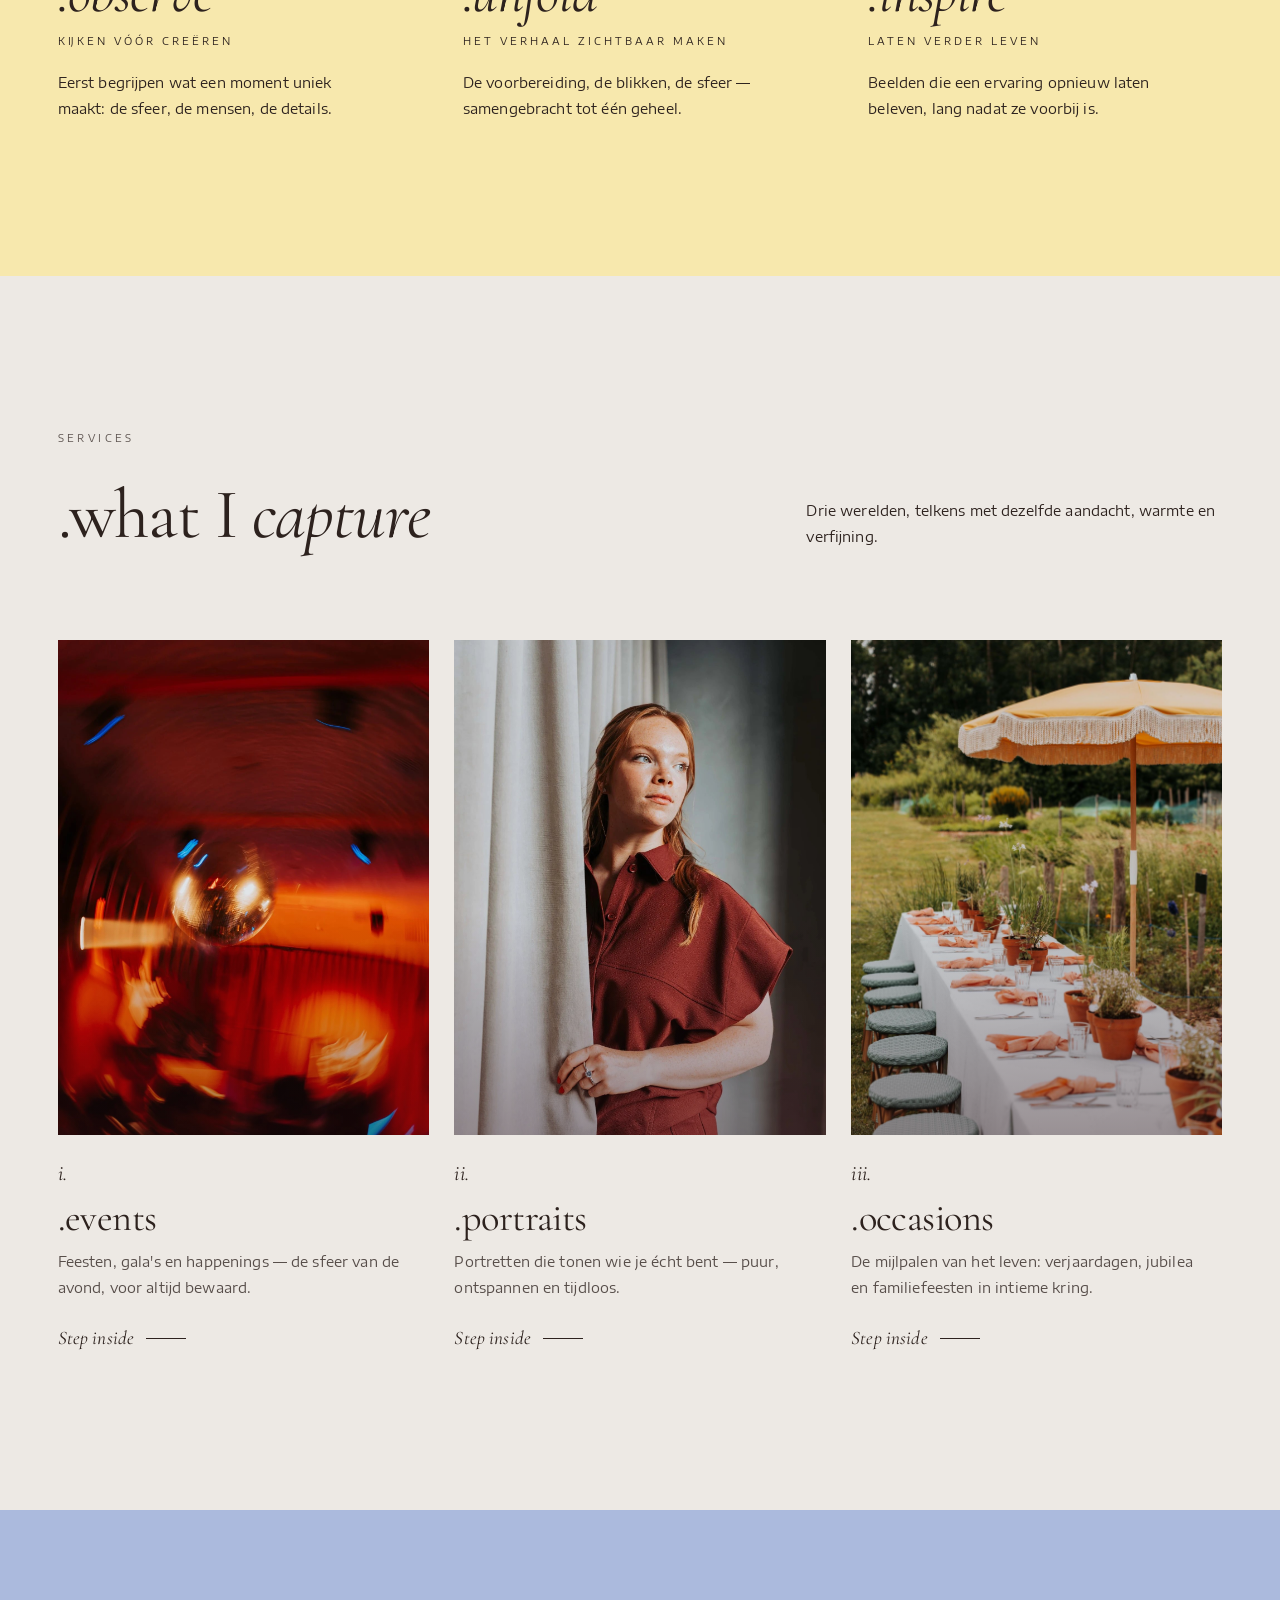
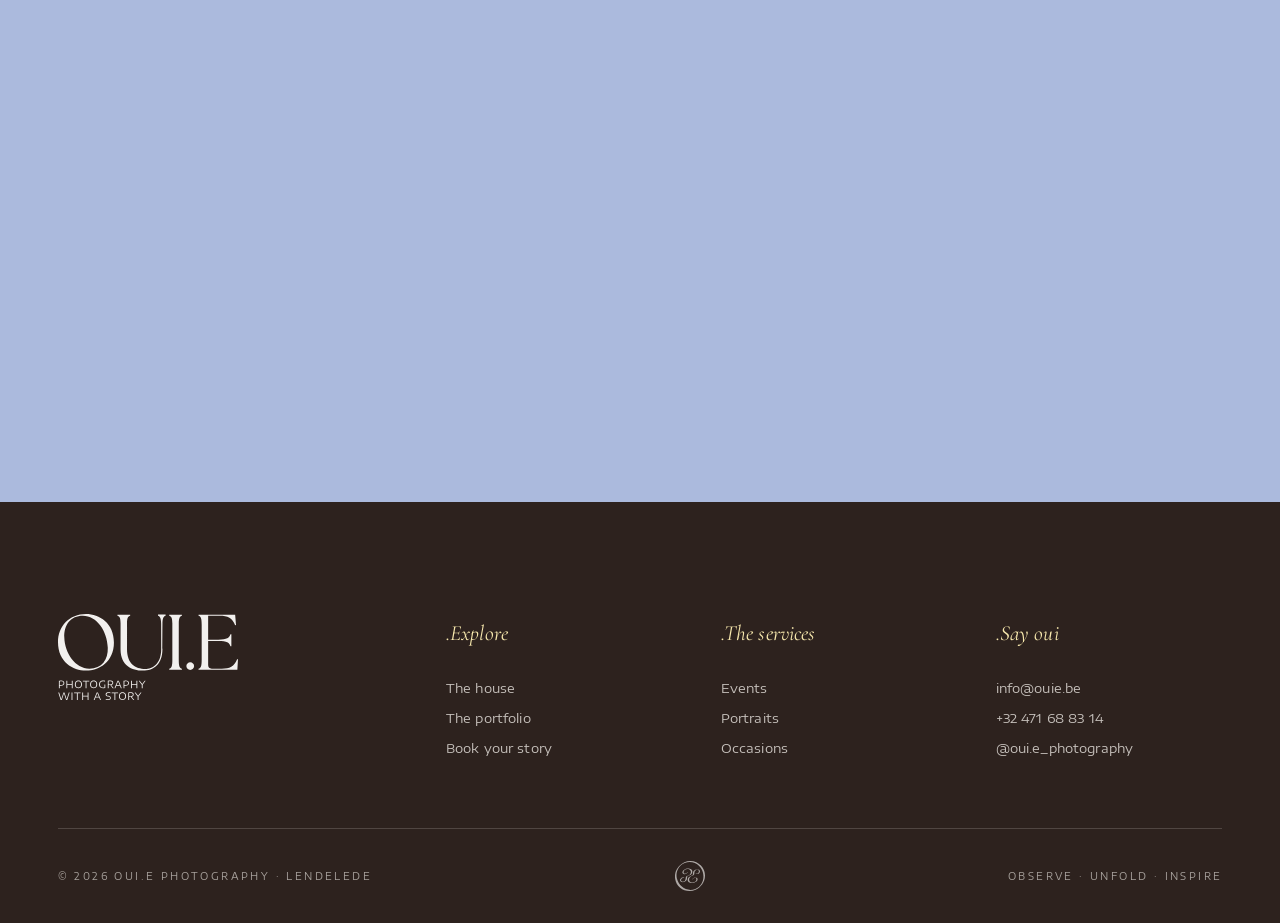
==== commit 14d06db7: "SEO: sitemap, robots, canonicals, Open Graph, structured data, titels met regio Co-Authored-By: Clau" ====
--- a/index.html
+++ b/index.html
@@ -3,25 +3,40 @@
 <head>
   <meta charset="utf-8">
   <meta name="viewport" content="width=device-width, initial-scale=1">
-  <title>OUI.E Photography — Photography with a story</title>
-  <meta name="description" content="OUI.E Photography by Louise: warme, verfijnde fotografie voor events, portraits en occasions.">
+  <title>OUI.E Photography | Fotograaf in Lendelede, West-Vlaanderen</title>
+  <meta name="description" content="OUI.E Photography is fotografe Louise uit Lendelede. Warme, verfijnde fotografie voor events, portretten en familiefeesten in West- en Oost-Vlaanderen.">
+  <!-- seo -->
+  <link rel="canonical" href="https://www.ouiephotography.be/">
+  <meta property="og:type" content="website">
+  <meta property="og:site_name" content="OUI.E Photography">
+  <meta property="og:locale" content="nl_BE">
+  <meta property="og:title" content="OUI.E Photography | Fotograaf in Lendelede, West-Vlaanderen">
+  <meta property="og:description" content="OUI.E Photography is fotografe Louise uit Lendelede. Warme, verfijnde fotografie voor events, portretten en familiefeesten in West- en Oost-Vlaanderen.">
+  <meta property="og:url" content="https://www.ouiephotography.be/">
+  <meta property="og:image" content="https://www.ouiephotography.be/assets/img/og-ouie.jpg">
+  <meta property="og:image:width" content="1200">
+  <meta property="og:image:height" content="630">
+  <meta property="og:image:alt" content="Lange gedekte tafel in een zomerse tuin, gefotografeerd door OUI.E Photography">
+  <meta name="twitter:card" content="summary_large_image">
+  <script type="application/ld+json">{"@context": "https://schema.org", "@graph": [{"@type": "ProfessionalService", "@id": "https://www.ouiephotography.be/#business", "name": "OUI.E Photography", "url": "https://www.ouiephotography.be/", "description": "Fotografe Louise legt events, portretten en familiefeesten vast: warme, verfijnde fotografie met een verhaal.", "slogan": "Photography with a story", "image": "https://www.ouiephotography.be/assets/img/og-ouie.jpg", "logo": "https://www.ouiephotography.be/assets/logo/favicon.png", "telephone": "+32471688314", "email": "info@ouie.be", "address": {"@type": "PostalAddress", "addressLocality": "Lendelede", "postalCode": "8860", "addressRegion": "West-Vlaanderen", "addressCountry": "BE"}, "areaServed": [{"@type": "AdministrativeArea", "name": "West-Vlaanderen"}, {"@type": "AdministrativeArea", "name": "Oost-Vlaanderen"}, {"@type": "Country", "name": "België"}], "founder": {"@type": "Person", "name": "Louise", "jobTitle": "Fotografe"}, "sameAs": ["https://www.instagram.com/oui.e_photography/"]}, {"@type": "WebSite", "@id": "https://www.ouiephotography.be/#website", "url": "https://www.ouiephotography.be/", "name": "OUI.E Photography", "inLanguage": "nl-BE", "publisher": {"@id": "https://www.ouiephotography.be/#business"}}]}</script>
+  <!-- /seo -->
   <meta name="theme-color" content="#2E0D11">
   <link rel="icon" type="image/png" href="assets/logo/favicon.png">
   <link rel="preconnect" href="https://fonts.googleapis.com">
   <link rel="preconnect" href="https://fonts.gstatic.com" crossorigin>
   <link href="https://fonts.googleapis.com/css2?family=Cormorant+Garamond:ital,wght@0,400;0,500;1,400&family=Encode+Sans+Expanded:wght@400;500&display=swap" rel="stylesheet">
-  <link rel="stylesheet" href="css/style.css?v=4">
+  <link rel="stylesheet" href="css/style.css?v=9">
 </head>
 <body>
 
 <header class="site-header">
   <div class="container">
-    <a class="brand" href="index.html" aria-label="OUI.E Photography — home">
+    <a class="brand" href="./" aria-label="OUI.E Photography — home">
       <img src="assets/logo/logo-soft-beige.svg" alt="OUI.E" width="112" height="35">
     </a>
     <button class="nav-toggle" aria-label="Menu" aria-expanded="false" aria-controls="nav"><span></span><span></span><span></span></button>
     <nav class="nav" id="nav" aria-label="Hoofdmenu">
-      <a href="index.html" aria-current="page">Home</a>
+      <a href="./" aria-current="page">Home</a>
       <a href="diensten.html">Services</a>
       <a href="portfolio.html">Portfolio</a>
       <a class="nav-cta" href="contact.html">Contact</a>
@@ -133,7 +148,7 @@
       <div>
         <h4>Explore</h4>
         <ul>
-          <li><a href="index.html">The house</a></li>
+          <li><a href="./">The house</a></li>
           <li><a href="portfolio.html">The portfolio</a></li>
           <li><a href="contact.html">Book your story</a></li>
         </ul>
@@ -156,13 +171,13 @@
       </div>
     </div>
     <div class="footer-bottom">
-      <span>© <span data-year>2026</span> OUI.E Photography</span>
+      <span>© <span data-year>2026</span> OUI.E Photography · Lendelede</span>
       <img src="assets/logo/icoon-soft-beige.svg" alt="" aria-hidden="true">
       <span>Observe · Unfold · Inspire</span>
     </div>
   </div>
 </footer>
 
-<script src="js/main.js?v=4"></script>
+<script src="js/main.js?v=9"></script>
 </body>
 </html>
--- a/css/style.css
+++ b/css/style.css
@@ -304,6 +304,7 @@
 .details dt { font-size: .625rem; letter-spacing: .3em; text-transform: uppercase; opacity: .7; margin-top: 1.5rem; }
 .details dd { margin: .35rem 0 0; }
 .details dd a { font-family: var(--serif); font-size: 1.55rem; text-decoration: none; line-height: 1.2; word-break: break-word; }
+.details dd.plain { font-size: .875rem; line-height: 1.6; }
 .details dd a:hover { font-style: italic; }
 .details .icon { width: 2.75rem; margin-top: 2.5rem; }
 
